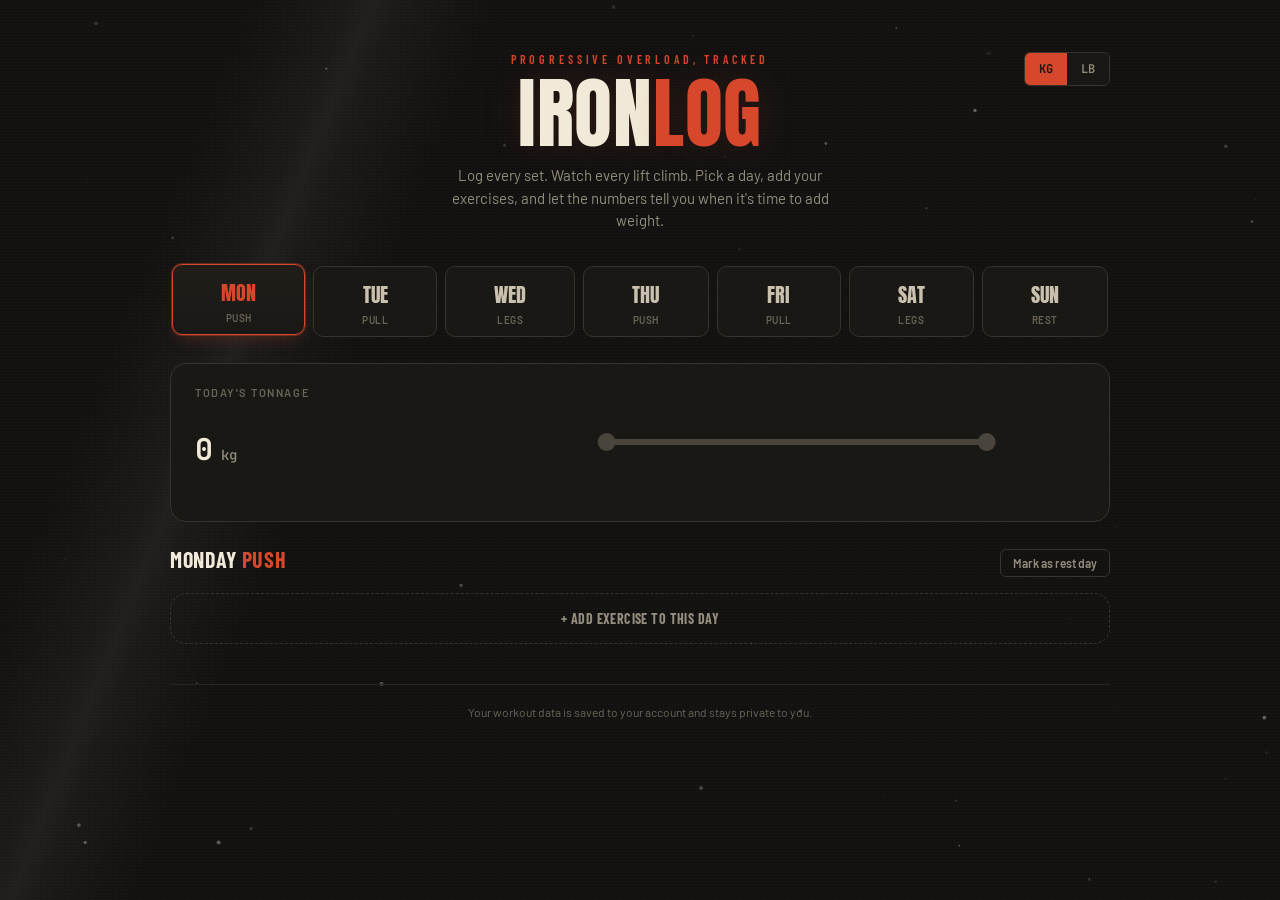
==== gymTracker.html @ 2460b483 "gymTracker.html" ====
<!DOCTYPE html>
<html lang="en">
<head>
<meta charset="UTF-8">
<meta name="viewport" content="width=device-width, initial-scale=1.0">
<title>Iron Log — Workout Tracker</title>
<link rel="preconnect" href="https://fonts.googleapis.com">
<link rel="preconnect" href="https://fonts.gstatic.com" crossorigin>
<link href="https://fonts.googleapis.com/css2?family=Anton&family=Barlow:wght@400;500;600;700;800&family=Barlow+Condensed:wght@500;600;700&family=JetBrains+Mono:wght@400;500;600;700&display=swap" rel="stylesheet">
<style>
:root{
  --bg-0:#121110;
  --bg-1:#1a1815;
  --bg-2:#211e1a;
  --bg-3:#2a2622;
  --line:#38332c;
  --line-soft:#28241f;
  --chalk:#f1ead9;
  --chalk-dim:#c9c1ae;
  --steel:#948d7d;
  --steel-dim:#6b6558;
  --iron:#d6472b;
  --iron-dim:#8a3120;
  --iron-glow:rgba(214,71,43,0.35);
  --brass:#c9a227;
  --brass-dim:#8a6f1c;
  --success:#5c8a4e;
  --danger:#c14b3f;
  --radius-sm:6px;
  --radius-md:10px;
  --radius-lg:16px;
}
*{box-sizing:border-box;}
html,body{margin:0;padding:0;}
body{
  background:var(--bg-0);
  color:var(--chalk);
  font-family:'Barlow',sans-serif;
  min-height:100vh;
  position:relative;
  overflow-x:hidden;
}
body::before{
  content:'';
  position:fixed;
  inset:0;
  background-image:
    repeating-linear-gradient(0deg, rgba(255,255,255,0.012) 0px, rgba(255,255,255,0.012) 1px, transparent 1px, transparent 3px),
    repeating-linear-gradient(90deg, rgba(255,255,255,0.012) 0px, rgba(255,255,255,0.012) 1px, transparent 1px, transparent 3px);
  pointer-events:none;
  z-index:0;
}
#dust{position:fixed;inset:0;z-index:0;pointer-events:none;}
#lightsweep{
  position:fixed;
  top:-40%;
  left:-20%;
  width:70%;
  height:180%;
  background:linear-gradient(100deg, transparent 40%, rgba(255,255,255,0.035) 48%, rgba(255,255,255,0.06) 50%, rgba(255,255,255,0.035) 52%, transparent 60%);
  transform:rotate(12deg);
  animation:sweep 14s ease-in-out infinite;
  pointer-events:none;
  z-index:0;
}
@keyframes sweep{
  0%{transform:translateX(0) rotate(12deg);}
  50%{transform:translateX(160vw) rotate(12deg);}
  100%{transform:translateX(0) rotate(12deg);}
}
.wrap{position:relative;z-index:1;max-width:980px;margin:0 auto;padding:0 20px 80px;}

/* ---------- HERO ---------- */
header.hero{
  padding:52px 0 28px;
  text-align:center;
  position:relative;
}
.eyebrow{
  font-family:'Barlow Condensed',sans-serif;
  letter-spacing:0.32em;
  font-size:12px;
  color:var(--iron);
  font-weight:600;
  text-transform:uppercase;
  margin:0 0 10px;
}
h1.title{
  font-family:'Anton',sans-serif;
  font-weight:400;
  font-size:clamp(42px, 9vw, 78px);
  letter-spacing:0.01em;
  margin:0;
  line-height:0.95;
  color:var(--chalk);
  text-shadow: 0 0 40px rgba(214,71,43,0.15);
}
h1.title span{color:var(--iron);}
.tagline{
  font-size:15px;
  color:var(--steel);
  margin:14px auto 0;
  max-width:420px;
  line-height:1.5;
}
.unit-toggle{
  position:absolute;
  top:52px;
  right:0;
  display:flex;
  border:1px solid var(--line);
  border-radius:var(--radius-sm);
  overflow:hidden;
}
.unit-toggle button{
  background:var(--bg-1);
  color:var(--steel);
  border:none;
  padding:8px 14px;
  font-family:'JetBrains Mono',monospace;
  font-size:12px;
  font-weight:600;
  cursor:pointer;
  transition:all .15s ease;
}
.unit-toggle button.active{
  background:var(--iron);
  color:#1a1210;
}
.unit-toggle button:not(.active):hover{background:var(--bg-2);color:var(--chalk);}

/* ---------- DAY RACK ---------- */
.rack{
  display:flex;
  gap:8px;
  overflow-x:auto;
  padding:6px 2px 18px;
  margin-bottom:8px;
  scrollbar-width:thin;
}
.rack::-webkit-scrollbar{height:6px;}
.rack::-webkit-scrollbar-thumb{background:var(--line);border-radius:4px;}
.plate-tab{
  flex:1 0 auto;
  min-width:104px;
  background:var(--bg-1);
  border:1px solid var(--line);
  border-radius:var(--radius-md);
  padding:12px 10px 10px;
  cursor:pointer;
  text-align:center;
  position:relative;
  transition:transform .15s ease, border-color .15s ease, background .15s ease;
}
.plate-tab:hover{border-color:var(--steel-dim);transform:translateY(-2px);}
.plate-tab.active{
  background:linear-gradient(180deg, var(--bg-2), var(--bg-1));
  border-color:var(--iron);
  box-shadow:0 0 0 1px var(--iron-glow), 0 6px 18px -6px var(--iron-glow);
  transform:translateY(-2px);
}
.plate-tab .day-abbr{
  font-family:'Anton',sans-serif;
  font-size:20px;
  color:var(--chalk-dim);
  display:block;
}
.plate-tab.active .day-abbr{color:var(--iron);}
.plate-tab .day-tag{
  display:block;
  font-size:10px;
  letter-spacing:0.05em;
  color:var(--steel-dim);
  margin-top:4px;
  text-transform:uppercase;
  font-weight:600;
  white-space:nowrap;
  overflow:hidden;
  text-overflow:ellipsis;
}
.plate-tab .dot{
  position:absolute;
  top:8px; right:8px;
  width:6px;height:6px;border-radius:50%;
  background:var(--brass);
  opacity:0;
}
.plate-tab.has-data .dot{opacity:1;}

/* ---------- SESSION BAR (signature element) ---------- */
.session-bar{
  background:var(--bg-1);
  border:1px solid var(--line);
  border-radius:var(--radius-lg);
  padding:22px 24px;
  margin-bottom:24px;
  display:flex;
  align-items:center;
  gap:24px;
  flex-wrap:wrap;
}
.session-stats{flex:1;min-width:200px;}
.session-stats .label{
  font-size:11px;
  letter-spacing:0.14em;
  text-transform:uppercase;
  color:var(--steel-dim);
  font-weight:600;
  margin:0 0 4px;
}
.session-stats .value{
  font-family:'JetBrains Mono',monospace;
  font-size:30px;
  font-weight:700;
  color:var(--chalk);
}
.session-stats .value small{font-size:14px;color:var(--steel);font-weight:500;}
.bar-viz{
  flex:2;
  min-width:260px;
  height:54px;
  position:relative;
  display:flex;
  align-items:center;
}
.bar-viz svg{width:100%;height:100%;overflow:visible;}
.plate{transition:transform .5s cubic-bezier(.2,.9,.3,1.2), opacity .4s ease;}

/* ---------- EXERCISE LIST ---------- */
.day-heading{
  display:flex;
  align-items:baseline;
  justify-content:space-between;
  margin:6px 0 16px;
  flex-wrap:wrap;
  gap:8px;
}
.day-heading h2{
  font-family:'Barlow Condensed',sans-serif;
  font-weight:700;
  font-size:22px;
  text-transform:uppercase;
  letter-spacing:0.03em;
  margin:0;
  color:var(--chalk);
}
.day-heading h2 em{color:var(--iron);font-style:normal;}
.rest-toggle{
  font-size:12px;
  color:var(--steel);
  background:none;
  border:1px solid var(--line);
  border-radius:var(--radius-sm);
  padding:6px 12px;
  cursor:pointer;
  font-family:'Barlow',sans-serif;
  font-weight:600;
}
.rest-toggle:hover{border-color:var(--steel-dim);color:var(--chalk);}

.rest-day-msg{
  text-align:center;
  padding:60px 20px;
  color:var(--steel);
  border:1px dashed var(--line);
  border-radius:var(--radius-lg);
  margin-bottom:24px;
}
.rest-day-msg .big{
  font-family:'Anton',sans-serif;
  font-size:34px;
  color:var(--chalk-dim);
  display:block;
  margin-bottom:8px;
}

.exercise-card{
  background:var(--bg-1);
  border:1px solid var(--line);
  border-radius:var(--radius-lg);
  padding:18px 20px 20px;
  margin-bottom:16px;
  animation:riseIn .35s ease both;
}
@keyframes riseIn{from{opacity:0;transform:translateY(10px);}to{opacity:1;transform:translateY(0);}}
.ex-head{
  display:flex;
  justify-content:space-between;
  align-items:flex-start;
  gap:12px;
  margin-bottom:14px;
}
.ex-name-row{display:flex;align-items:center;gap:10px;flex-wrap:wrap;}
.ex-name{
  font-family:'Barlow Condensed',sans-serif;
  font-weight:700;
  font-size:19px;
  letter-spacing:0.01em;
  color:var(--chalk);
}
.muscle-tag{
  font-size:10px;
  letter-spacing:0.08em;
  text-transform:uppercase;
  font-weight:700;
  padding:3px 8px;
  border-radius:100px;
  background:var(--bg-3);
  color:var(--brass);
  border:1px solid var(--line);
}
.ex-del{
  background:none;
  border:none;
  color:var(--steel-dim);
  cursor:pointer;
  font-size:18px;
  line-height:1;
  padding:2px 4px;
}
.ex-del:hover{color:var(--danger);}

.progress-strip{
  display:flex;
  gap:10px;
  flex-wrap:wrap;
  margin-bottom:16px;
}
.pchip{
  font-size:12px;
  padding:7px 12px;
  border-radius:var(--radius-sm);
  background:var(--bg-2);
  border:1px solid var(--line-soft);
  color:var(--steel);
  display:flex;
  align-items:center;
  gap:6px;
  font-family:'JetBrains Mono',monospace;
}
.pchip b{color:var(--chalk);font-weight:600;}
.pchip.trend-up{border-color:var(--success);color:var(--success);}
.pchip.trend-up b{color:var(--success);}
.pchip.trend-down{border-color:var(--danger);}
.pchip.suggest{background:rgba(201,162,39,0.08);border-color:var(--brass-dim);color:var(--brass);}
.pchip.suggest b{color:var(--brass);}

table.sets{
  width:100%;
  border-collapse:collapse;
  margin-bottom:10px;
}
table.sets th{
  text-align:left;
  font-size:10px;
  letter-spacing:0.1em;
  text-transform:uppercase;
  color:var(--steel-dim);
  font-weight:700;
  padding:0 8px 8px;
  border-bottom:1px solid var(--line-soft);
}
table.sets td{
  padding:6px 8px;
  border-bottom:1px solid var(--line-soft);
  font-family:'JetBrains Mono',monospace;
  font-size:14px;
}
table.sets td.set-num{color:var(--steel-dim);width:34px;font-weight:700;}
table.sets input{
  width:70px;
  background:var(--bg-2);
  border:1px solid var(--line);
  border-radius:5px;
  color:var(--chalk);
  padding:6px 8px;
  font-family:'JetBrains Mono',monospace;
  font-size:14px;
}
table.sets input:focus{outline:none;border-color:var(--iron);}
table.sets .set-del{
  background:none;border:none;color:var(--steel-dim);cursor:pointer;font-size:15px;
}
table.sets .set-del:hover{color:var(--danger);}
table.sets tr.set-row{animation:riseIn .25s ease both;}

.add-set-btn{
  background:none;
  border:1px dashed var(--line);
  color:var(--steel);
  border-radius:var(--radius-sm);
  padding:8px 14px;
  font-size:13px;
  font-weight:600;
  cursor:pointer;
  font-family:'Barlow',sans-serif;
}
.add-set-btn:hover{border-color:var(--iron);color:var(--iron);border-style:solid;}

/* ---------- ADD EXERCISE ---------- */
.add-ex-card{
  border:1px dashed var(--line);
  border-radius:var(--radius-lg);
  padding:18px 20px;
  margin-bottom:16px;
}
.add-ex-form{display:flex;gap:10px;flex-wrap:wrap;align-items:flex-end;}
.field{display:flex;flex-direction:column;gap:6px;flex:1;min-width:150px;}
.field label{font-size:11px;text-transform:uppercase;letter-spacing:0.08em;color:var(--steel-dim);font-weight:700;}
.field input, .field select{
  background:var(--bg-2);
  border:1px solid var(--line);
  color:var(--chalk);
  padding:10px 12px;
  border-radius:var(--radius-sm);
  font-family:'Barlow',sans-serif;
  font-size:14px;
}
.field input:focus, .field select:focus{outline:none;border-color:var(--iron);}
.btn-primary{
  background:var(--iron);
  color:#1a0f0b;
  border:none;
  padding:11px 20px;
  border-radius:var(--radius-sm);
  font-weight:700;
  cursor:pointer;
  font-family:'Barlow',sans-serif;
  font-size:14px;
  transition:filter .15s ease, transform .1s ease;
}
.btn-primary:hover{filter:brightness(1.12);}
.btn-primary:active{transform:scale(0.97);}
.toggle-add-btn{
  width:100%;
  background:none;
  border:1px dashed var(--line);
  color:var(--steel);
  border-radius:var(--radius-lg);
  padding:16px;
  font-size:14px;
  font-weight:700;
  letter-spacing:0.03em;
  cursor:pointer;
  font-family:'Barlow Condensed',sans-serif;
  text-transform:uppercase;
  margin-bottom:16px;
}
.toggle-add-btn:hover{border-color:var(--iron);color:var(--iron);}

footer{
  text-align:center;
  color:var(--steel-dim);
  font-size:12px;
  margin-top:40px;
  padding-top:20px;
  border-top:1px solid var(--line-soft);
}

@media (max-width:600px){
  .unit-toggle{position:static;justify-content:center;margin-top:16px;}
  .session-bar{flex-direction:column;align-items:stretch;}
}
</style>
</head>
<body>

<canvas id="dust"></canvas>
<div id="lightsweep"></div>

<div class="wrap">

  <header class="hero">
    <p class="eyebrow">Progressive overload, tracked</p>
    <h1 class="title">IRON<span>LOG</span></h1>
    <p class="tagline">Log every set. Watch every lift climb. Pick a day, add your exercises, and let the numbers tell you when it's time to add weight.</p>
    <div class="unit-toggle">
      <button id="unit-kg" class="active">KG</button>
      <button id="unit-lb">LB</button>
    </div>
  </header>

  <nav class="rack" id="rack"></nav>

  <div class="session-bar">
    <div class="session-stats">
      <p class="label">Today's tonnage</p>
      <p class="value"><span id="tonnage">0</span><small id="tonnage-unit"> kg</small></p>
    </div>
    <div class="bar-viz">
      <svg viewBox="0 0 400 54" id="bar-svg">
        <line x1="10" y1="27" x2="390" y2="27" stroke="#4a453c" stroke-width="6" stroke-linecap="round"/>
        <circle cx="10" cy="27" r="9" fill="#4a453c"/>
        <circle cx="390" cy="27" r="9" fill="#4a453c"/>
        <g id="plates-left"></g>
        <g id="plates-right"></g>
      </svg>
    </div>
  </div>

  <div class="day-heading">
    <h2 id="day-title">— <em>Loading</em></h2>
    <button class="rest-toggle" id="rest-toggle">Mark as rest day</button>
  </div>

  <div id="rest-msg" class="rest-day-msg" style="display:none;">
    <span class="big">Rest day</span>
    Recovery is part of the program. Tap the button above to log a workout anyway.
  </div>

  <div id="exercise-list"></div>

  <button class="toggle-add-btn" id="toggle-add">+ Add exercise to this day</button>

  <div class="add-ex-card" id="add-ex-card" style="display:none;">
    <div class="add-ex-form">
      <div class="field">
        <label for="new-ex-name">Exercise</label>
        <input id="new-ex-name" type="text" placeholder="Barbell bench press">
      </div>
      <div class="field" style="flex:0 0 160px;">
        <label for="new-ex-muscle">Muscle group</label>
        <select id="new-ex-muscle">
          <option>Chest</option>
          <option>Back</option>
          <option>Shoulders</option>
          <option>Legs</option>
          <option>Biceps</option>
          <option>Triceps</option>
          <option>Core</option>
          <option>Glutes</option>
          <option>Cardio</option>
          <option>Full body</option>
        </select>
      </div>
      <button class="btn-primary" id="save-ex-btn">Add exercise</button>
    </div>
  </div>

  <footer>Your workout data is saved to your account and stays private to you.</footer>

</div>

<script>
/* ---------------- storage helpers ---------------- */
async function storeGet(key){
  try{ const r = await window.storage.get(key, false); return r ? r.value : null; }
  catch(e){ return null; }
}
async function storeSet(key, value){
  try{ await window.storage.set(key, value, false); return true; }
  catch(e){ console.error('storage set failed', e); return false; }
}

/* ---------------- constants ---------------- */
const DAYS = [
  {key:'mon', abbr:'MON', full:'Monday', defaultTag:'Push'},
  {key:'tue', abbr:'TUE', full:'Tuesday', defaultTag:'Pull'},
  {key:'wed', abbr:'WED', full:'Wednesday', defaultTag:'Legs'},
  {key:'thu', abbr:'THU', full:'Thursday', defaultTag:'Push'},
  {key:'fri', abbr:'FRI', full:'Friday', defaultTag:'Pull'},
  {key:'sat', abbr:'SAT', full:'Saturday', defaultTag:'Legs'},
  {key:'sun', abbr:'SUN', full:'Sunday', defaultTag:'Rest'},
];

let unit = 'kg';
let activeDay = 'mon';
let dataCache = {};
let restDays = {};

function todayStr(){
  const d = new Date();
  return d.getFullYear()+'-'+String(d.getMonth()+1).padStart(2,'0')+'-'+String(d.getDate()).padStart(2,'0');
}
function fmtDate(str){
  if(!str) return '';
  const d = new Date(str+'T00:00:00');
  return d.toLocaleDateString(undefined,{month:'short',day:'numeric'});
}
function uid(){ return 'x'+Math.random().toString(36).slice(2,9); }

/* ---------------- init ---------------- */
async function init(){
  const savedUnit = await storeGet('ironlog:unit');
  if(savedUnit) unit = savedUnit;
  updateUnitButtons();

  const savedRest = await storeGet('ironlog:restdays');
  if(savedRest){ try{ restDays = JSON.parse(savedRest); }catch(e){ restDays = {}; } }

  buildRack();
  await loadDay(activeDay);
  initDust();
}

function updateUnitButtons(){
  document.getElementById('unit-kg').classList.toggle('active', unit==='kg');
  document.getElementById('unit-lb').classList.toggle('active', unit==='lb');
  document.getElementById('tonnage-unit').textContent = ' ' + unit;
}

document.getElementById('unit-kg').addEventListener('click', ()=>{ unit='kg'; updateUnitButtons(); storeSet('ironlog:unit','kg'); renderDay(); });
document.getElementById('unit-lb').addEventListener('click', ()=>{ unit='lb'; updateUnitButtons(); storeSet('ironlog:unit','lb'); renderDay(); });

/* ---------------- day rack ---------------- */
function buildRack(){
  const rack = document.getElementById('rack');
  rack.innerHTML = '';
  DAYS.forEach(d=>{
    const btn = document.createElement('div');
    btn.className = 'plate-tab' + (d.key===activeDay?' active':'');
    btn.id = 'tab-'+d.key;
    btn.innerHTML = `<span class="dot"></span><span class="day-abbr">${d.abbr}</span><span class="day-tag">${d.defaultTag}</span>`;
    btn.addEventListener('click', ()=>selectDay(d.key));
    rack.appendChild(btn);
  });
}

async function selectDay(key){
  activeDay = key;
  document.querySelectorAll('.plate-tab').forEach(t=>t.classList.remove('active'));
  document.getElementById('tab-'+key).classList.add('active');
  document.getElementById('add-ex-card').style.display='none';
  document.getElementById('toggle-add').textContent = '+ Add exercise to this day';
  await loadDay(key);
}

/* ---------------- load / save day data ---------------- */
async function loadDay(key){
  if(!dataCache[key]){
    const raw = await storeGet('ironlog:day:'+key);
    let exercises = [];
    if(raw){ try{ exercises = JSON.parse(raw); }catch(e){ exercises=[]; } }
    dataCache[key] = archiveStale(exercises);
  }
  renderDay();
}

function archiveStale(exercises){
  const today = todayStr();
  return exercises.map(ex=>{
    if(ex.lastDate && ex.lastDate !== today){
      ex.prevSets = ex.sets;
      ex.prevDate = ex.lastDate;
      ex.sets = [];
    }
    if(!ex.lastDate) ex.lastDate = today;
    return ex;
  });
}

async function saveDay(key){
  await storeSet('ironlog:day:'+key, JSON.stringify(dataCache[key]));
  markDot(key);
}
function markDot(key){
  const tab = document.getElementById('tab-'+key);
  if(!tab) return;
  const hasData = dataCache[key] && dataCache[key].some(ex=> (ex.sets&&ex.sets.length) || (ex.prevSets&&ex.prevSets.length));
  tab.classList.toggle('has-data', !!hasData);
}

/* ---------------- rest day toggle ---------------- */
document.getElementById('rest-toggle').addEventListener('click', ()=>{
  restDays[activeDay] = !restDays[activeDay];
  storeSet('ironlog:restdays', JSON.stringify(restDays));
  renderDay();
});

/* ---------------- rendering ---------------- */
function convertDisplay(w){
  if(unit==='lb') return Math.round(w*2.20462*10)/10;
  return w;
}
function convertToKg(w){
  if(unit==='lb') return Math.round((w/2.20462)*10)/10;
  return w;
}

function epley1RM(w,r){ return w * (1 + r/30); }

function bestSet(sets){
  if(!sets || !sets.length) return null;
  let best = sets[0];
  let bestScore = epley1RM(sets[0].w, sets[0].r);
  sets.forEach(s=>{
    const score = epley1RM(s.w, s.r);
    if(score > bestScore){ best = s; bestScore = score; }
  });
  return best;
}

function renderDay(){
  const day = DAYS.find(d=>d.key===activeDay);
  document.getElementById('day-title').innerHTML = `${day.full} <em>${day.defaultTag}</em>`;
  const isRest = !!restDays[activeDay];
  document.getElementById('rest-toggle').textContent = isRest ? 'Unmark rest day' : 'Mark as rest day';
  document.getElementById('rest-msg').style.display = isRest ? 'block' : 'none';
  document.getElementById('exercise-list').style.display = isRest ? 'none' : 'block';
  document.getElementById('toggle-add').style.display = isRest ? 'none' : 'block';
  document.getElementById('add-ex-card').style.display = 'none';

  const list = document.getElementById('exercise-list');
  list.innerHTML = '';
  const exercises = dataCache[activeDay] || [];

  let totalVolume = 0;

  exercises.forEach(ex=>{
    ex.sets.forEach(s=> totalVolume += s.w * s.r );
    list.appendChild(renderExerciseCard(ex));
  });

  renderTonnage(totalVolume);
  markDot(activeDay);
}

function renderTonnage(kgVolume){
  const displayVol = unit==='lb' ? Math.round(kgVolume*2.20462) : Math.round(kgVolume);
  document.getElementById('tonnage').textContent = displayVol.toLocaleString();
  renderBar(kgVolume);
}

function renderBar(kgVolume){
  const plateCountPerSide = Math.min(6, Math.round(kgVolume / 400));
  const left = document.getElementById('plates-left');
  const right = document.getElementById('plates-right');
  left.innerHTML=''; right.innerHTML='';
  const widths = [16,14,12,10,8,7];
  const colors = ['#d6472b','#4c7a94','#c9a227','#d6472b','#4c7a94','#c9a227'];
  for(let i=0;i<plateCountPerSide;i++){
    const w = widths[i]||6;
    const h = w*2.6;
    const x = 24 + i*(w+3);
    const rectL = document.createElementNS('http://www.w3.org/2000/svg','rect');
    rectL.setAttribute('x', x); rectL.setAttribute('y', 27-h/2);
    rectL.setAttribute('width', w); rectL.setAttribute('height', h);
    rectL.setAttribute('rx', 2);
    rectL.setAttribute('fill', colors[i]);
    rectL.setAttribute('class','plate');
    rectL.style.opacity='0'; rectL.style.transform='scaleY(0.3)'; rectL.style.transformOrigin='center';
    left.appendChild(rectL);
    setTimeout(()=>{ rectL.style.opacity='1'; rectL.style.transform='scaleY(1)'; }, i*70);

    const rectR = document.createElementNS('http://www.w3.org/2000/svg','rect');
    const xr = 376 - i*(w+3) - w;
    rectR.setAttribute('x', xr); rectR.setAttribute('y', 27-h/2);
    rectR.setAttribute('width', w); rectR.setAttribute('height', h);
    rectR.setAttribute('rx', 2);
    rectR.setAttribute('fill', colors[i]);
    rectR.setAttribute('class','plate');
    rectR.style.opacity='0'; rectR.style.transform='scaleY(0.3)'; rectR.style.transformOrigin='center';
    right.appendChild(rectR);
    setTimeout(()=>{ rectR.style.opacity='1'; rectR.style.transform='scaleY(1)'; }, i*70);
  }
}

function renderExerciseCard(ex){
  const card = document.createElement('div');
  card.className = 'exercise-card';

  const head = document.createElement('div');
  head.className = 'ex-head';
  head.innerHTML = `
    <div class="ex-name-row">
      <span class="ex-name">${escapeHtml(ex.name)}</span>
      <span class="muscle-tag">${escapeHtml(ex.muscle)}</span>
    </div>
    <button class="ex-del" title="Remove exercise" aria-label="Remove exercise">&times;</button>
  `;
  head.querySelector('.ex-del').addEventListener('click', ()=>{
    dataCache[activeDay] = dataCache[activeDay].filter(e=>e.id!==ex.id);
    saveDay(activeDay);
    renderDay();
  });
  card.appendChild(head);

  card.appendChild(renderProgressStrip(ex));

  const table = document.createElement('table');
  table.className = 'sets';
  table.innerHTML = `<thead><tr><th>Set</th><th>Weight (${unit})</th><th>Reps</th><th></th></tr></thead>`;
  const tbody = document.createElement('tbody');
  ex.sets.forEach((s, idx)=>{
    const tr = document.createElement('tr');
    tr.className = 'set-row';
    tr.innerHTML = `
      <td class="set-num">${idx+1}</td>
      <td><input type="number" step="0.5" min="0" value="${convertDisplay(s.w)}" data-idx="${idx}" class="w-input"></td>
      <td><input type="number" step="1" min="0" value="${s.r}" data-idx="${idx}" class="r-input"></td>
      <td><button class="set-del" data-idx="${idx}" aria-label="Delete set">&times;</button></td>
    `;
    tbody.appendChild(tr);
  });
  table.appendChild(tbody);
  card.appendChild(table);

  tbody.querySelectorAll('.w-input').forEach(inp=>{
    inp.addEventListener('change', e=>{
      const idx = +e.target.dataset.idx;
      ex.sets[idx].w = convertToKg(parseFloat(e.target.value)||0);
      saveDay(activeDay); renderDay();
    });
  });
  tbody.querySelectorAll('.r-input').forEach(inp=>{
    inp.addEventListener('change', e=>{
      const idx = +e.target.dataset.idx;
      ex.sets[idx].r = parseInt(e.target.value)||0;
      saveDay(activeDay); renderDay();
    });
  });
  tbody.querySelectorAll('.set-del').forEach(btn=>{
    btn.addEventListener('click', e=>{
      const idx = +e.target.dataset.idx;
      ex.sets.splice(idx,1);
      saveDay(activeDay); renderDay();
    });
  });

  const addBtn = document.createElement('button');
  addBtn.className = 'add-set-btn';
  addBtn.textContent = '+ Add set';
  addBtn.addEventListener('click', ()=>{
    ex.lastDate = todayStr();
    const prevBest = bestSet(ex.sets.length ? ex.sets : ex.prevSets);
    const startW = prevBest ? prevBest.w : 20;
    const startR = prevBest ? prevBest.r : 8;
    ex.sets.push({w:startW, r:startR});
    saveDay(activeDay); renderDay();
  });
  card.appendChild(addBtn);

  return card;
}

function renderProgressStrip(ex){
  const strip = document.createElement('div');
  strip.className = 'progress-strip';

  const todayBest = bestSet(ex.sets);
  const prevBest = bestSet(ex.prevSets);

  if(prevBest){
    const chip = document.createElement('div');
    chip.className = 'pchip';
    chip.innerHTML = `Last ${fmtDate(ex.prevDate)} <b>${convertDisplay(prevBest.w)}${unit} × ${prevBest.r}</b>`;
    strip.appendChild(chip);
  } else {
    const chip = document.createElement('div');
    chip.className = 'pchip';
    chip.textContent = 'No history yet — log your first set';
    strip.appendChild(chip);
  }

  if(todayBest){
    const chip = document.createElement('div');
    let trendClass = '';
    let arrow = '—';
    if(prevBest){
      const diff = epley1RM(todayBest.w, todayBest.r) - epley1RM(prevBest.w, prevBest.r);
      if(diff > 0.5){ trendClass='trend-up'; arrow='▲'; }
      else if(diff < -0.5){ trendClass='trend-down'; arrow='▼'; }
      else { arrow='='; }
    }
    chip.className = 'pchip ' + trendClass;
    chip.innerHTML = `Today ${arrow} <b>${convertDisplay(todayBest.w)}${unit} × ${todayBest.r}</b>`;
    strip.appendChild(chip);
  }

  if(prevBest){
    const suggest = document.createElement('div');
    suggest.className = 'pchip suggest';
    const refBest = todayBest || prevBest;
    let sugW, sugR;
    if(refBest.r >= 12){
      sugW = Math.round((refBest.w + 2.5)*2)/2; sugR = 8;
    } else if (refBest.r >= 8){
      sugW = refBest.w; sugR = refBest.r + 1;
    } else {
      sugW = refBest.w; sugR = refBest.r + 1;
    }
    suggest.innerHTML = `Next: try <b>${convertDisplay(sugW)}${unit} × ${sugR}</b>`;
    strip.appendChild(suggest);
  }

  return strip;
}

function escapeHtml(str){
  const d = document.createElement('div');
  d.textContent = str;
  return d.innerHTML;
}

/* ---------------- add exercise ---------------- */
const toggleAddBtn = document.getElementById('toggle-add');
const addExCard = document.getElementById('add-ex-card');
toggleAddBtn.addEventListener('click', ()=>{
  const open = addExCard.style.display === 'block';
  addExCard.style.display = open ? 'none' : 'block';
  toggleAddBtn.textContent = open ? '+ Add exercise to this day' : 'Cancel';
  if(!open) document.getElementById('new-ex-name').focus();
});

document.getElementById('save-ex-btn').addEventListener('click', async ()=>{
  const nameInput = document.getElementById('new-ex-name');
  const name = nameInput.value.trim();
  if(!name){ nameInput.focus(); return; }
  const muscle = document.getElementById('new-ex-muscle').value;
  const ex = { id: uid(), name, muscle, sets: [], prevSets: [], prevDate: null, lastDate: todayStr() };
  if(!dataCache[activeDay]) dataCache[activeDay] = [];
  dataCache[activeDay].push(ex);
  await saveDay(activeDay);
  nameInput.value = '';
  addExCard.style.display = 'none';
  toggleAddBtn.textContent = '+ Add exercise to this day';
  renderDay();
});

/* ---------------- ambient chalk dust animation ---------------- */
function initDust(){
  const canvas = document.getElementById('dust');
  const ctx = canvas.getContext('2d');
  let particles = [];
  function resize(){
    canvas.width = window.innerWidth;
    canvas.height = window.innerHeight;
  }
  resize();
  window.addEventListener('resize', resize);

  const count = Math.min(60, Math.floor(window.innerWidth/22));
  for(let i=0;i<count;i++){
    particles.push({
      x: Math.random()*window.innerWidth,
      y: Math.random()*window.innerHeight,
      r: Math.random()*1.6 + 0.4,
      speedY: Math.random()*0.25 + 0.05,
      speedX: (Math.random()-0.5)*0.15,
      alpha: Math.random()*0.35 + 0.05,
    });
  }

  function frame(){
    ctx.clearRect(0,0,canvas.width,canvas.height);
    particles.forEach(p=>{
      p.y -= p.speedY;
      p.x += p.speedX;
      if(p.y < -10){ p.y = canvas.height+10; p.x = Math.random()*canvas.width; }
      if(p.x < -10) p.x = canvas.width+10;
      if(p.x > canvas.width+10) p.x = -10;
      ctx.beginPath();
      ctx.arc(p.x, p.y, p.r, 0, Math.PI*2);
      ctx.fillStyle = `rgba(241,234,217,${p.alpha})`;
      ctx.fill();
    });
    requestAnimationFrame(frame);
  }
  frame();
}

init();
</script>
</body>
</html>
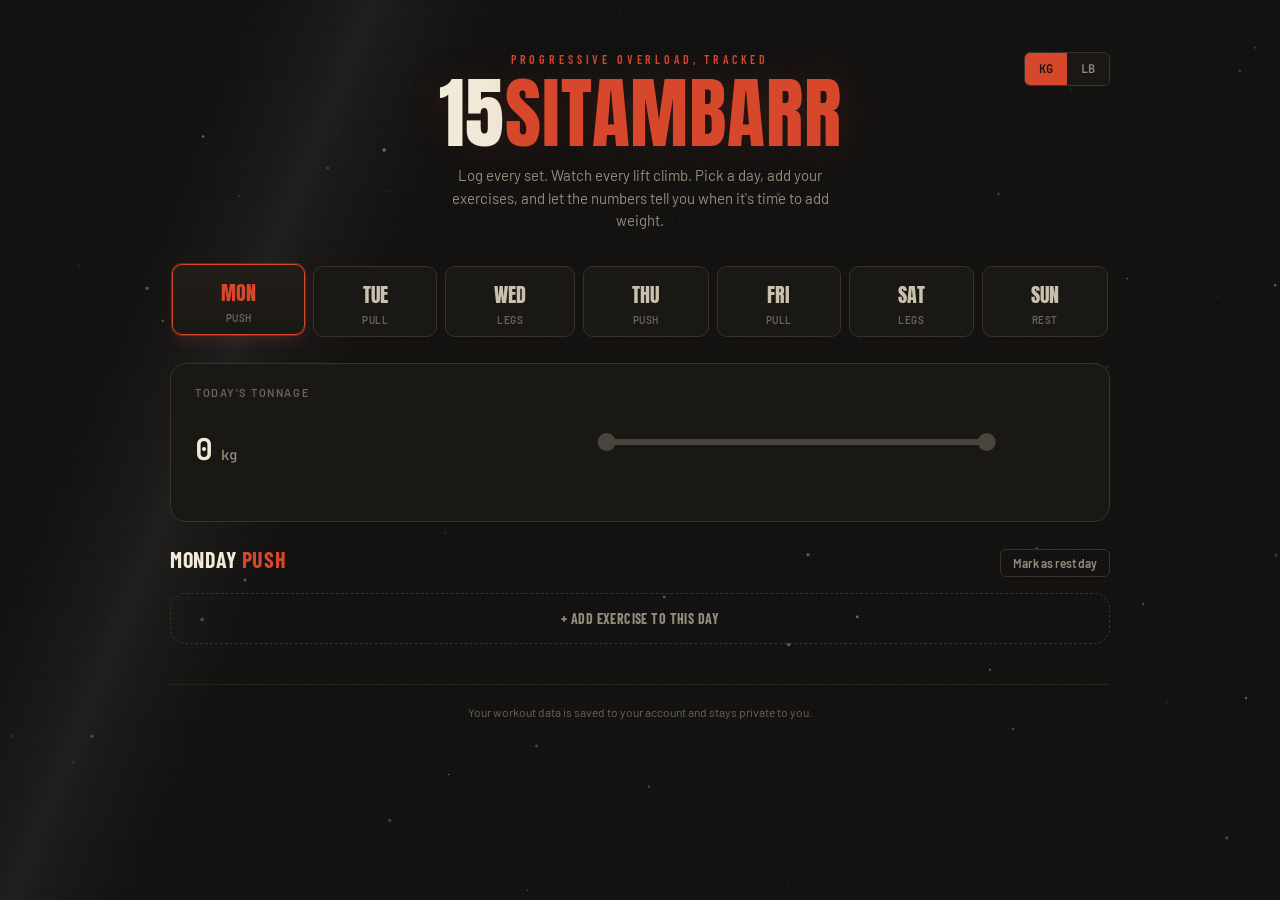
==== commit e1266d5b: "gymTracker.html" ====
--- a/gymTracker.html
+++ b/gymTracker.html
@@ -473,7 +473,7 @@
 
   <header class="hero">
     <p class="eyebrow">Progressive overload, tracked</p>
-    <h1 class="title">IRON<span>LOG</span></h1>
+    <h1 class="title">15<span>SITAMBARR</span></h1>
     <p class="tagline">Log every set. Watch every lift climb. Pick a day, add your exercises, and let the numbers tell you when it's time to add weight.</p>
     <div class="unit-toggle">
       <button id="unit-kg" class="active">KG</button>
